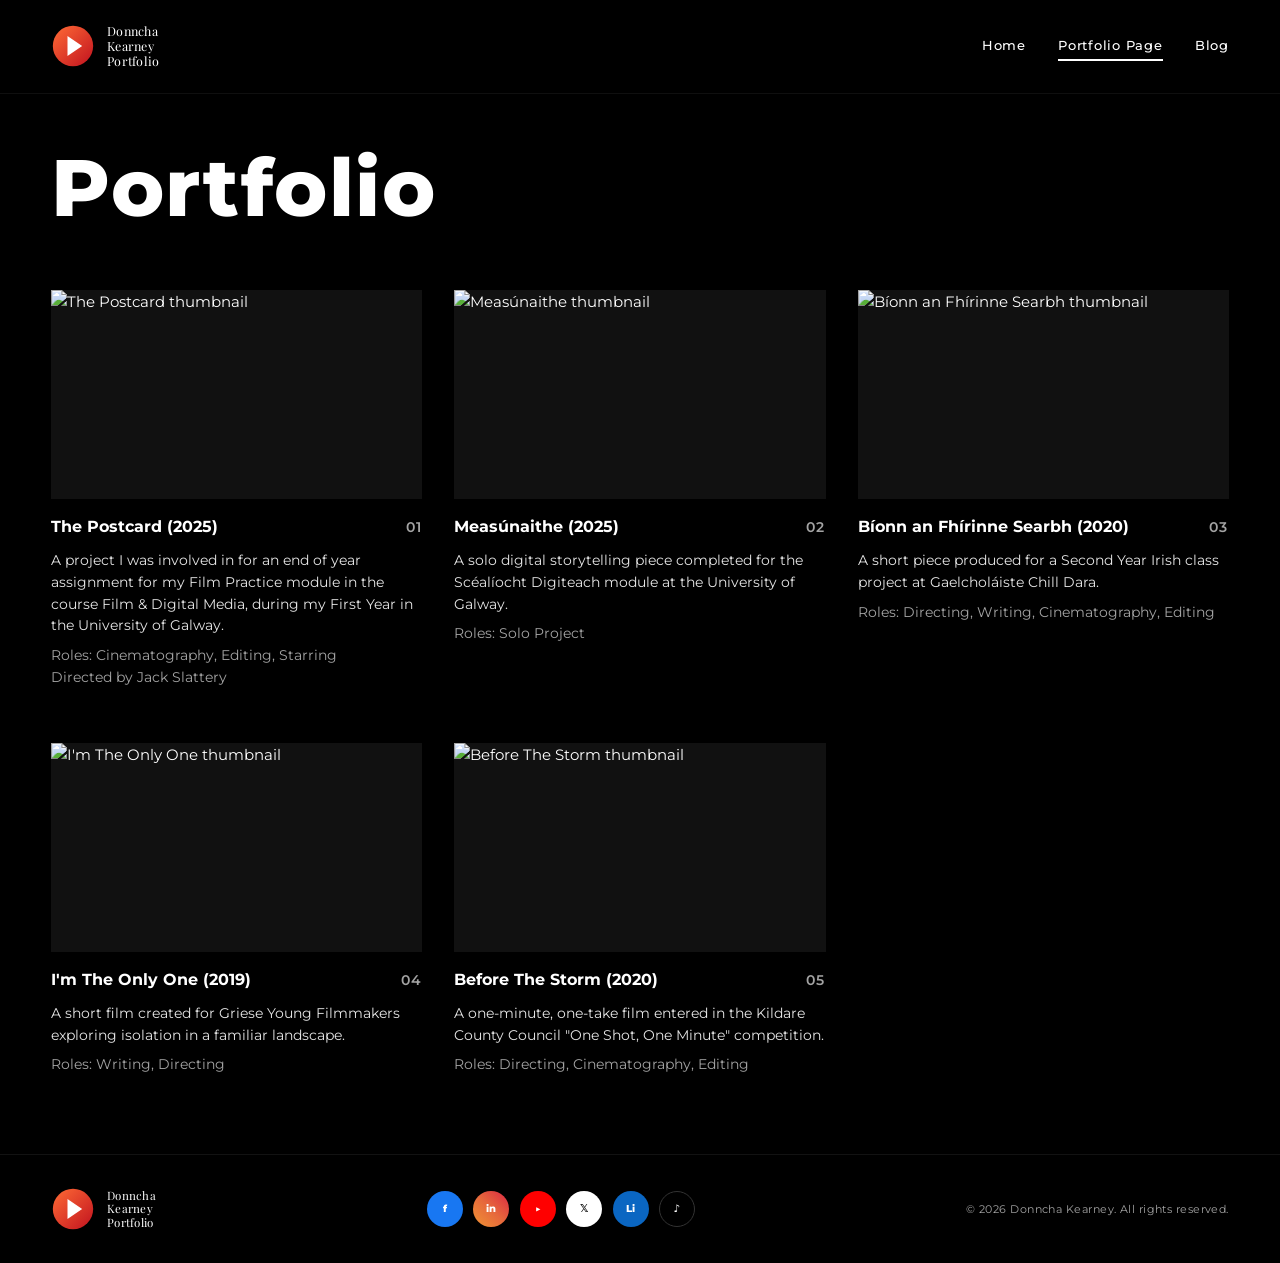
==== portfolio.html @ 5bf12276 "Initial commit: portfolio site for GitHub Pages Made-with: Cursor" ====
<!DOCTYPE html>
<html lang="en">
  <head>
    <meta charset="UTF-8" />
    <meta name="viewport" content="width=device-width, initial-scale=1.0" />
    <title>Portfolio — Donncha Kearney</title>
    <link rel="preconnect" href="https://fonts.googleapis.com" />
    <link rel="preconnect" href="https://fonts.gstatic.com" crossorigin />
    <link
      href="https://fonts.googleapis.com/css2?family=Montserrat:wght@400;500;600;700;800&family=Playfair+Display:wght@500;600&display=swap"
      rel="stylesheet"
    />
    <link rel="stylesheet" href="css/styles.css" />
  </head>
  <body>
    <header class="site-header site-header--fixed">
      <a href="index.html" class="brand" aria-label="Donncha Kearney Portfolio home">
        <svg class="brand__icon" viewBox="0 0 48 48" aria-hidden="true">
          <defs>
            <linearGradient id="logoGradP" x1="0%" y1="0%" x2="100%" y2="100%">
              <stop offset="0%" style="stop-color: #ff6b35" />
              <stop offset="100%" style="stop-color: #c1121f" />
            </linearGradient>
          </defs>
          <circle cx="24" cy="24" r="22" fill="url(#logoGradP)" />
          <path d="M18 13v22l16-11-16-11z" fill="#ffffff" />
        </svg>
        <span class="brand__text">
          <span>Donncha</span>
          <span>Kearney</span>
          <span>Portfolio</span>
        </span>
      </a>
      <nav class="site-nav" aria-label="Primary">
        <a href="index.html">Home</a>
        <a href="portfolio.html" class="is-active">Portfolio Page</a>
        <a href="blog.html">Blog</a>
      </nav>
    </header>

    <main class="page-main portfolio-inner">
      <h1 class="portfolio-title">Portfolio</h1>
      <div class="portfolio-grid">
        <a href="project-the-postcard.html" class="portfolio-item">
          <div class="portfolio-item__media">
            <img
              src="https://images.unsplash.com/photo-1544005313-94ddf0286df2?auto=format&fit=crop&w=1200&q=80"
              alt="The Postcard thumbnail"
              width="1200"
              height="675"
              loading="lazy"
            />
          </div>
          <div class="portfolio-item__head">
            <h2 class="portfolio-item__title">The Postcard (2025)</h2>
            <span class="portfolio-item__num">01</span>
          </div>
          <p class="portfolio-item__desc">
            A project I was involved in for an end of year assignment for my Film Practice module in the
            course Film &amp; Digital Media, during my First Year in the University of Galway.
          </p>
          <p class="portfolio-item__roles">
            Roles: Cinematography, Editing, Starring<br />
            Directed by Jack Slattery
          </p>
        </a>

        <a href="project-measunaithe.html" class="portfolio-item">
          <div class="portfolio-item__media">
            <img
              src="https://images.unsplash.com/photo-1553356084-58ef4a67b2a7?auto=format&fit=crop&w=1200&q=80"
              alt="Measúnaithe thumbnail"
              width="1200"
              height="675"
              loading="lazy"
            />
          </div>
          <div class="portfolio-item__head">
            <h2 class="portfolio-item__title">Measúnaithe (2025)</h2>
            <span class="portfolio-item__num">02</span>
          </div>
          <p class="portfolio-item__desc">
            A solo digital storytelling piece completed for the Scéalíocht Digiteach module at the University
            of Galway.
          </p>
          <p class="portfolio-item__roles">Roles: Solo Project</p>
        </a>

        <a href="project-bionn-an-fhirinne-searbh.html" class="portfolio-item">
          <div class="portfolio-item__media">
            <img
              src="https://images.unsplash.com/photo-1557683316-973673baf926?auto=format&fit=crop&w=1200&q=80"
              alt="Bíonn an Fhírinne Searbh thumbnail"
              width="1200"
              height="675"
              loading="lazy"
            />
          </div>
          <div class="portfolio-item__head">
            <h2 class="portfolio-item__title">Bíonn an Fhírinne Searbh (2020)</h2>
            <span class="portfolio-item__num">03</span>
          </div>
          <p class="portfolio-item__desc">
            A short piece produced for a Second Year Irish class project at Gaelcholáiste Chill Dara.
          </p>
          <p class="portfolio-item__roles">
            Roles: Directing, Writing, Cinematography, Editing
          </p>
        </a>

        <a href="project-im-the-only-one.html" class="portfolio-item">
          <div class="portfolio-item__media">
            <img
              src="https://images.unsplash.com/photo-1441974231531-c6227db76b6e?auto=format&fit=crop&w=1200&q=80"
              alt="I'm The Only One thumbnail"
              width="1200"
              height="675"
              loading="lazy"
            />
          </div>
          <div class="portfolio-item__head">
            <h2 class="portfolio-item__title">I'm The Only One (2019)</h2>
            <span class="portfolio-item__num">04</span>
          </div>
          <p class="portfolio-item__desc">
            A short film created for Griese Young Filmmakers exploring isolation in a familiar landscape.
          </p>
          <p class="portfolio-item__roles">Roles: Writing, Directing</p>
        </a>

        <a href="project-before-the-storm.html" class="portfolio-item">
          <div class="portfolio-item__media">
            <img
              src="https://images.unsplash.com/photo-1504608524841-52fe62f176c4?auto=format&fit=crop&w=1200&q=80"
              alt="Before The Storm thumbnail"
              width="1200"
              height="675"
              loading="lazy"
            />
          </div>
          <div class="portfolio-item__head">
            <h2 class="portfolio-item__title">Before The Storm (2020)</h2>
            <span class="portfolio-item__num">05</span>
          </div>
          <p class="portfolio-item__desc">
            A one-minute, one-take film entered in the Kildare County Council &quot;One Shot, One
            Minute&quot; competition.
          </p>
          <p class="portfolio-item__roles">
            Roles: Directing, Cinematography, Editing
          </p>
        </a>
      </div>
    </main>

    <footer class="site-footer">
      <a href="index.html" class="brand">
        <svg class="brand__icon" viewBox="0 0 48 48" aria-hidden="true">
          <defs>
            <linearGradient id="logoGradPF" x1="0%" y1="0%" x2="100%" y2="100%">
              <stop offset="0%" style="stop-color: #ff6b35" />
              <stop offset="100%" style="stop-color: #c1121f" />
            </linearGradient>
          </defs>
          <circle cx="24" cy="24" r="22" fill="url(#logoGradPF)" />
          <path d="M18 13v22l16-11-16-11z" fill="#ffffff" />
        </svg>
        <span class="brand__text">
          <span>Donncha</span>
          <span>Kearney</span>
          <span>Portfolio</span>
        </span>
      </a>
      <div class="social-row" aria-label="Social links">
        <a class="social--fb" href="#" aria-label="Facebook">f</a>
        <a class="social--ig" href="#" aria-label="Instagram">in</a>
        <a class="social--yt" href="#" aria-label="YouTube">▶</a>
        <a class="social--x" href="#" aria-label="X">𝕏</a>
        <a class="social--li" href="#" aria-label="LinkedIn">Li</a>
        <a class="social--tt" href="#" aria-label="TikTok">♪</a>
      </div>
      <p class="footer-copy">© 2026 Donncha Kearney. All rights reserved.</p>
    </footer>
  </body>
</html>
---- css/styles.css ----
/* Donncha Kearney Portfolio — reference-matched styles */

:root {
  --bg: #000000;
  --bg-panel: #1a1a1a;
  --text: #ffffff;
  --text-muted: #a3a3a3;
  --accent: #e63946;
  --accent-hot: #ff2d2d;
  --logo-orange: #ff6b35;
  --logo-red: #c1121f;
  --form-cream: #f5f0e8;
  --form-input: #0a0a0a;
  --radius-btn: 2px;
  --font-sans: "Montserrat", system-ui, -apple-system, sans-serif;
  --font-serif: "Playfair Display", Georgia, serif;
  --max-w: 1200px;
  --header-pad: 1.5rem 4%;
}

*,
*::before,
*::after {
  box-sizing: border-box;
}

html {
  scroll-behavior: smooth;
}

body {
  margin: 0;
  background: var(--bg);
  color: var(--text);
  font-family: var(--font-sans);
  font-size: 15px;
  line-height: 1.55;
  min-height: 100vh;
  display: flex;
  flex-direction: column;
}

a {
  color: inherit;
  text-decoration: none;
}

img {
  max-width: 100%;
  height: auto;
  display: block;
}

/* ---------- Header ---------- */

.site-header {
  display: flex;
  align-items: center;
  justify-content: space-between;
  flex-wrap: wrap;
  gap: 1rem;
  padding: var(--header-pad);
  position: relative;
  z-index: 100;
}

.site-header--fixed {
  position: sticky;
  top: 0;
  background: rgba(0, 0, 0, 0.92);
  backdrop-filter: blur(8px);
  border-bottom: 1px solid rgba(255, 255, 255, 0.06);
}

.brand {
  display: flex;
  align-items: center;
  gap: 0.75rem;
}

.brand__icon {
  width: 44px;
  height: 44px;
  flex-shrink: 0;
}

.brand__text {
  display: flex;
  flex-direction: column;
  font-family: var(--font-serif);
  font-size: 0.78rem;
  line-height: 1.2;
  letter-spacing: 0.02em;
}

.site-nav {
  display: flex;
  align-items: center;
  gap: 2rem;
  font-size: 0.8rem;
  font-weight: 500;
  text-transform: none;
  letter-spacing: 0.06em;
}

.site-nav a {
  padding: 0.25rem 0;
  border-bottom: 2px solid transparent;
  transition: border-color 0.2s, color 0.2s;
}

.site-nav a:hover {
  color: var(--text-muted);
}

.site-nav a.is-active {
  border-bottom-color: currentColor;
}

/* ---------- Buttons ---------- */

.btn {
  display: inline-flex;
  align-items: center;
  justify-content: center;
  padding: 0.85rem 2.25rem;
  font-family: var(--font-sans);
  font-size: 0.72rem;
  font-weight: 700;
  letter-spacing: 0.2em;
  text-transform: uppercase;
  border: none;
  cursor: pointer;
  border-radius: var(--radius-btn);
  transition: transform 0.15s, background 0.2s, color 0.2s;
}

.btn:active {
  transform: scale(0.98);
}

.btn--primary {
  background: var(--accent);
  color: #000000;
}

.btn--primary:hover {
  background: var(--accent-hot);
  color: #000000;
}

.btn--light {
  background: var(--accent);
  color: #ffffff;
  letter-spacing: 0.15em;
}

.btn--light:hover {
  background: var(--accent-hot);
}

/* ---------- Home hero ---------- */

.hero {
  flex: 1;
  display: flex;
  flex-direction: column;
  align-items: center;
  justify-content: center;
  text-align: center;
  padding: 3rem 1.5rem 5rem;
  min-height: calc(100vh - 180px);
}

.hero__kicker {
  color: var(--accent);
  font-size: 0.7rem;
  font-weight: 600;
  letter-spacing: 0.35em;
  text-transform: uppercase;
  margin-bottom: 1.25rem;
}

.hero__title {
  margin: 0;
  font-size: clamp(2.5rem, 8vw, 4.75rem);
  font-weight: 800;
  line-height: 1.05;
  letter-spacing: 0.04em;
  text-transform: uppercase;
}

.hero__year {
  margin: 0.35rem 0 0;
  font-size: clamp(2.5rem, 8vw, 4.75rem);
  font-weight: 800;
  letter-spacing: 0.04em;
}

.hero__cta {
  margin-top: 2.5rem;
}

/* ---------- Section titles ---------- */

.section-title {
  margin: 0 0 0.5rem;
  font-size: clamp(1.75rem, 4vw, 2.5rem);
  font-weight: 800;
  letter-spacing: 0.08em;
  text-transform: uppercase;
  text-align: center;
}

.section-title__line {
  width: 120px;
  height: 3px;
  background: var(--accent);
  margin: 0 auto 3rem;
  border: none;
}

.section-title--left {
  text-align: left;
}

.section-title--left + .section-title__line {
  margin-left: 0;
  margin-right: auto;
}

/* ---------- Completed projects (staggered) ---------- */

.completed {
  padding: 5rem 4% 4rem;
  background: var(--bg-panel);
}

.completed__inner {
  max-width: var(--max-w);
  margin: 0 auto;
}

.completed-grid {
  display: grid;
  grid-template-columns: 1fr 1fr;
  gap: 2rem 2.5rem;
  align-items: start;
}

@media (max-width: 900px) {
  .completed-grid {
    grid-template-columns: 1fr;
  }

  .completed-grid__col--offset {
    margin-top: 0 !important;
  }
}

.completed-grid__col--offset {
  margin-top: 3.5rem;
}

.project-card {
  cursor: pointer;
  transition: opacity 0.2s;
}

.project-card:hover {
  opacity: 0.92;
}

.project-card__media {
  aspect-ratio: 16 / 9;
  overflow: hidden;
  background: #111;
}

.project-card__media img {
  width: 100%;
  height: 100%;
  object-fit: cover;
}

.project-card__title {
  margin: 1rem 0 0.35rem;
  font-size: 1rem;
  font-weight: 800;
  letter-spacing: 0.12em;
  text-transform: uppercase;
}

.project-card__meta {
  font-size: 0.72rem;
  color: var(--text-muted);
  letter-spacing: 0.06em;
  text-transform: uppercase;
}

.completed__cta {
  margin-top: 3rem;
}

/* ---------- About + Contact ---------- */

.about-contact {
  padding: 5rem 4%;
}

.about-contact__inner {
  max-width: var(--max-w);
  margin: 0 auto;
}

.about-grid {
  display: grid;
  grid-template-columns: minmax(240px, 0.9fr) 1.2fr;
  gap: 3rem;
  align-items: start;
}

@media (max-width: 800px) {
  .about-grid {
    grid-template-columns: 1fr;
  }
}

.about__photo-wrap {
  position: relative;
  aspect-ratio: 3 / 4.2;
  max-width: 340px;
  overflow: hidden;
  background: #111;
}

.about__photo-wrap img {
  width: 100%;
  height: 100%;
  object-fit: cover;
  filter: grayscale(100%);
}

.about__lead {
  font-size: 1.5rem;
  font-weight: 700;
  margin: 0 0 1.5rem;
}

.about__lead span.accent {
  color: var(--accent);
}

.about__body p {
  margin: 0 0 1rem;
  color: var(--text);
  font-size: 0.95rem;
  max-width: 38rem;
}

.about__cta-wrap {
  text-align: center;
  margin-top: 3rem;
}

.contact-block {
  display: grid;
  grid-template-columns: 1fr 1.1fr;
  gap: 2.5rem;
  margin-top: 5rem;
  padding-top: 4rem;
  border-top: 1px solid rgba(255, 255, 255, 0.08);
}

@media (max-width: 900px) {
  .contact-block {
    grid-template-columns: 1fr;
  }
}

.contact-block__heading {
  margin: 0 0 2rem;
  font-size: clamp(1.5rem, 3vw, 2rem);
  font-weight: 800;
  letter-spacing: 0.06em;
  text-transform: uppercase;
  line-height: 1.15;
}

.contact-block__label {
  font-size: 0.7rem;
  letter-spacing: 0.2em;
  text-transform: uppercase;
  color: var(--text-muted);
  margin-bottom: 0.75rem;
}

.contact-block__detail {
  font-size: 1rem;
  margin: 0 0 0.5rem;
}

.contact-form-wrap {
  background: #2a2a2a;
  padding: 1.25rem;
  border-radius: 2px;
}

.contact-form {
  background: var(--form-cream);
  color: #111;
  padding: 1.75rem 1.5rem 2rem;
  border-radius: 2px;
}

.contact-form h3 {
  margin: 0 0 0.35rem;
  font-size: 1.1rem;
  font-weight: 800;
}

.contact-form p.sub {
  margin: 0 0 1.25rem;
  font-size: 0.8rem;
  color: #333;
}

.contact-form .row {
  display: grid;
  grid-template-columns: 1fr 1fr;
  gap: 0.65rem;
  margin-bottom: 0.65rem;
}

@media (max-width: 600px) {
  .contact-form .row {
    grid-template-columns: 1fr;
  }
}

.contact-form input,
.contact-form textarea {
  width: 100%;
  padding: 0.65rem 0.75rem;
  border: none;
  background: var(--form-input);
  color: #eee;
  font-family: var(--font-sans);
  font-size: 0.85rem;
  border-radius: 2px;
}

.contact-form input::placeholder,
.contact-form textarea::placeholder {
  color: #888;
}

.contact-form textarea {
  min-height: 140px;
  resize: vertical;
  margin-bottom: 1rem;
}

.contact-form .btn {
  width: 100%;
  background: var(--accent);
  color: #fff;
}

.contact-form .btn:hover {
  background: var(--accent-hot);
}

/* ---------- Portfolio page grid ---------- */

.page-main {
  flex: 1;
  padding: 2rem 4% 4rem;
}

.portfolio-title {
  margin: 0 0 2.5rem;
  font-size: clamp(3rem, 10vw, 5rem);
  font-weight: 800;
  letter-spacing: 0.02em;
}

.portfolio-inner {
  max-width: 1280px;
  margin: 0 auto;
}

.portfolio-grid {
  display: grid;
  grid-template-columns: repeat(3, 1fr);
  gap: 2.5rem 2rem;
}

@media (max-width: 1024px) {
  .portfolio-grid {
    grid-template-columns: repeat(2, 1fr);
  }
}

@media (max-width: 560px) {
  .portfolio-grid {
    grid-template-columns: 1fr;
  }
}

.portfolio-item__media {
  aspect-ratio: 16 / 9;
  overflow: hidden;
  background: #111;
}

.portfolio-item__media img {
  width: 100%;
  height: 100%;
  object-fit: cover;
}

.portfolio-item__head {
  display: flex;
  justify-content: space-between;
  align-items: baseline;
  gap: 1rem;
  margin-top: 1rem;
}

.portfolio-item__title {
  margin: 0;
  font-size: 1rem;
  font-weight: 700;
}

.portfolio-item__num {
  font-size: 0.85rem;
  font-weight: 600;
  color: var(--text-muted);
  letter-spacing: 0.1em;
}

.portfolio-item__desc {
  margin: 0.65rem 0 0;
  font-size: 0.88rem;
  color: #e5e5e5;
}

.portfolio-item__roles {
  margin-top: 0.5rem;
  font-size: 0.88rem;
  color: var(--text-muted);
}

.portfolio-item {
  transition: opacity 0.2s;
}

.portfolio-item:hover {
  opacity: 0.95;
}

/* ---------- Project split layout ---------- */

.project-split {
  padding: 2rem 4% 4rem;
  max-width: 1400px;
  margin: 0 auto;
}

.project-split__grid {
  display: grid;
  grid-template-columns: 1fr 1fr;
  gap: 3rem;
  align-items: start;
}

@media (max-width: 900px) {
  .project-split__grid {
    grid-template-columns: 1fr;
  }
}

.project-split__title {
  margin: 0 0 1.25rem;
  font-size: clamp(1.75rem, 4vw, 2.75rem);
  font-weight: 800;
  line-height: 1.15;
}

.project-split__body {
  font-size: 0.95rem;
  color: #e8e8e8;
}

.project-split__body p {
  margin: 0 0 1rem;
}

.project-split__visual {
  aspect-ratio: 16 / 10;
  overflow: hidden;
  background: #111;
}

.project-split__visual img {
  width: 100%;
  height: 100%;
  object-fit: cover;
}

/* Video block */
.video-block {
  margin: 3rem auto 0;
  max-width: 1000px;
  padding: 0 0.25rem;
}

.video-block__inner {
  position: relative;
  aspect-ratio: 16 / 9;
  background: #111;
  overflow: hidden;
  border-radius: 2px;
}

.video-block__inner iframe {
  position: absolute;
  inset: 0;
  width: 100%;
  height: 100%;
  border: 0;
}

.project-next {
  display: block;
  text-align: right;
  margin: 2.5rem 4% 1rem;
  font-size: 0.95rem;
  font-weight: 600;
  letter-spacing: 0.04em;
}

.project-next:hover {
  color: var(--accent);
}

/* ---------- Mosaic project layout ---------- */

.project-mosaic {
  padding: 0 4% 2rem;
  max-width: 1400px;
  margin: 0 auto;
}

.project-mosaic__grid {
  display: grid;
  grid-template-columns: 1fr 1.15fr;
  grid-template-rows: auto auto;
  gap: 0;
  border-top: 1px solid rgba(255, 255, 255, 0.15);
}

@media (max-width: 900px) {
  .project-mosaic__grid {
    grid-template-columns: 1fr;
  }
}

.mosaic-cell {
  min-height: 200px;
  border: 1px solid rgba(255, 255, 255, 0.08);
  border-top: none;
  overflow: hidden;
}

.mosaic-cell--date {
  padding: 2rem 1.5rem;
  display: flex;
  flex-direction: column;
  justify-content: flex-end;
  background: var(--bg);
}

.mosaic-date-label {
  font-size: 0.7rem;
  color: var(--text-muted);
  text-transform: uppercase;
  letter-spacing: 0.15em;
  margin-bottom: 0.5rem;
}

.mosaic-date-value {
  font-size: 2.5rem;
  font-weight: 600;
  letter-spacing: 0.06em;
}

.mosaic-cell--hero {
  padding: 0;
  min-height: 320px;
}

.mosaic-cell--hero img {
  width: 100%;
  height: 100%;
  object-fit: cover;
  min-height: 320px;
}

.mosaic-cell--wide {
  padding: 0;
  min-height: 280px;
}

.mosaic-cell--wide img {
  width: 100%;
  height: 100%;
  object-fit: cover;
  min-height: 280px;
}

.mosaic-cell--void {
  background: var(--bg);
  min-height: 200px;
}

/* ---------- Blog ---------- */

.blog-main {
  flex: 1;
  padding: 3rem 4% 5rem;
  max-width: 800px;
  margin: 0 auto;
}

.blog-main h1 {
  font-size: clamp(2rem, 5vw, 2.75rem);
  font-weight: 800;
  letter-spacing: 0.06em;
  text-transform: uppercase;
  margin: 0 0 2rem;
}

.blog-post {
  padding: 1.5rem 0;
  border-bottom: 1px solid rgba(255, 255, 255, 0.1);
}

.blog-post__date {
  font-size: 0.75rem;
  color: var(--accent);
  letter-spacing: 0.12em;
  text-transform: uppercase;
  margin-bottom: 0.35rem;
}

.blog-post h2 {
  margin: 0 0 0.5rem;
  font-size: 1.25rem;
}

.blog-post p {
  margin: 0;
  color: var(--text-muted);
  font-size: 0.92rem;
}

/* ---------- Footer ---------- */

.site-footer {
  margin-top: auto;
  padding: 2rem 4%;
  display: flex;
  flex-wrap: wrap;
  align-items: center;
  justify-content: space-between;
  gap: 1.5rem;
  border-top: 1px solid rgba(255, 255, 255, 0.07);
}

.site-footer .brand__text {
  font-size: 0.72rem;
}

.social-row {
  display: flex;
  align-items: center;
  justify-content: center;
  gap: 0.65rem;
  flex: 1;
}

.social-row a {
  width: 36px;
  height: 36px;
  border-radius: 50%;
  display: flex;
  align-items: center;
  justify-content: center;
  font-size: 0.65rem;
  font-weight: 800;
  color: #fff;
  transition: transform 0.15s, opacity 0.2s;
}

.social-row a:hover {
  transform: scale(1.08);
  opacity: 0.9;
}

.social--fb {
  background: #1877f2;
}
.social--ig {
  background: linear-gradient(45deg, #f09433, #e6683c, #dc2743);
}
.social--yt {
  background: #ff0000;
}
.social--x {
  background: #fff;
  color: #000 !important;
}
.social--li {
  background: #0a66c2;
}
.social--tt {
  background: #000;
  border: 1px solid #333;
}

.footer-copy {
  font-size: 0.7rem;
  color: var(--text-muted);
  letter-spacing: 0.04em;
}

/* ---------- Utilities ---------- */

.sr-only {
  position: absolute;
  width: 1px;
  height: 1px;
  padding: 0;
  margin: -1px;
  overflow: hidden;
  clip: rect(0, 0, 0, 0);
  border: 0;
}
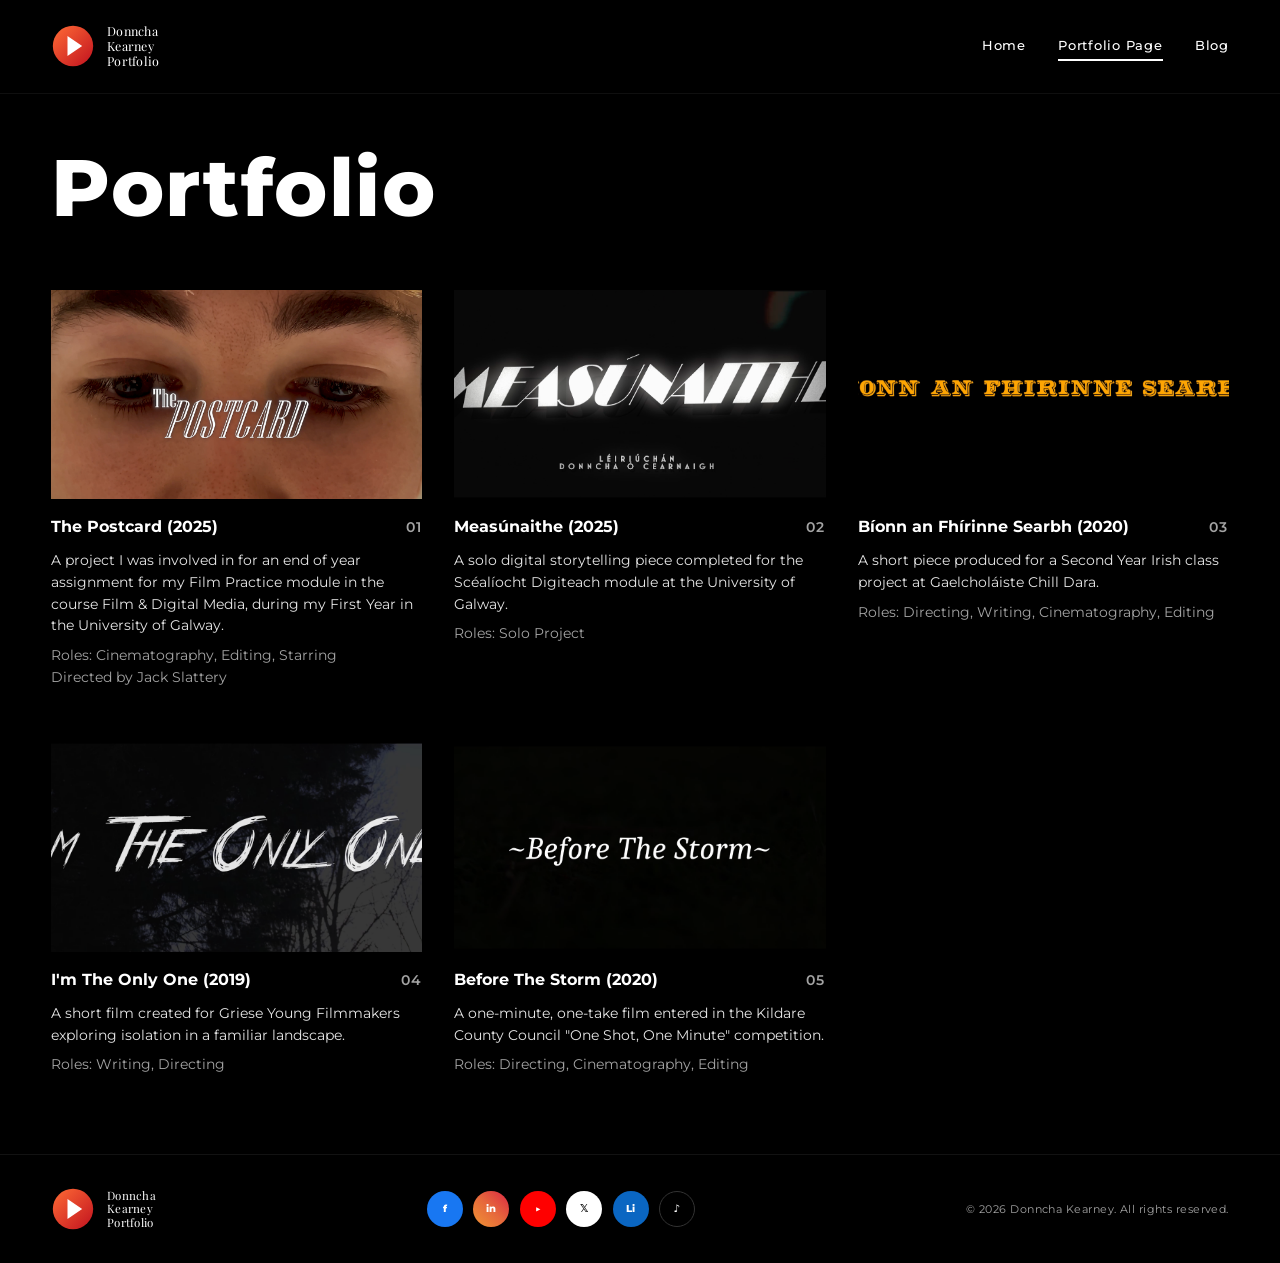
==== commit 17fa574f: "Add real project stills, titlecards, and portrait; replace placeholders Co-authored-by: Cursor <curs" ====
--- a/portfolio.html
+++ b/portfolio.html
@@ -44,10 +44,8 @@
         <a href="project-the-postcard.html" class="portfolio-item">
           <div class="portfolio-item__media">
             <img
-              src="https://images.unsplash.com/photo-1544005313-94ddf0286df2?auto=format&fit=crop&w=1200&q=80"
+              src="assets/STILLS/the-postcard-titlecard.png"
               alt="The Postcard thumbnail"
-              width="1200"
-              height="675"
               loading="lazy"
             />
           </div>
@@ -68,10 +66,8 @@
         <a href="project-measunaithe.html" class="portfolio-item">
           <div class="portfolio-item__media">
             <img
-              src="https://images.unsplash.com/photo-1553356084-58ef4a67b2a7?auto=format&fit=crop&w=1200&q=80"
+              src="assets/STILLS/measunaithe-titlecard.png"
               alt="Measúnaithe thumbnail"
-              width="1200"
-              height="675"
               loading="lazy"
             />
           </div>
@@ -89,10 +85,8 @@
         <a href="project-bionn-an-fhirinne-searbh.html" class="portfolio-item">
           <div class="portfolio-item__media">
             <img
-              src="https://images.unsplash.com/photo-1557683316-973673baf926?auto=format&fit=crop&w=1200&q=80"
+              src="assets/STILLS/bionn-an-fhirinne-searbh-titlecard.png"
               alt="Bíonn an Fhírinne Searbh thumbnail"
-              width="1200"
-              height="675"
               loading="lazy"
             />
           </div>
@@ -111,10 +105,8 @@
         <a href="project-im-the-only-one.html" class="portfolio-item">
           <div class="portfolio-item__media">
             <img
-              src="https://images.unsplash.com/photo-1441974231531-c6227db76b6e?auto=format&fit=crop&w=1200&q=80"
+              src="assets/STILLS/im-the-only-one-titlecard.png"
               alt="I'm The Only One thumbnail"
-              width="1200"
-              height="675"
               loading="lazy"
             />
           </div>
@@ -131,10 +123,8 @@
         <a href="project-before-the-storm.html" class="portfolio-item">
           <div class="portfolio-item__media">
             <img
-              src="https://images.unsplash.com/photo-1504608524841-52fe62f176c4?auto=format&fit=crop&w=1200&q=80"
+              src="assets/STILLS/before-the-storm-titlecard.png"
               alt="Before The Storm thumbnail"
-              width="1200"
-              height="675"
               loading="lazy"
             />
           </div>
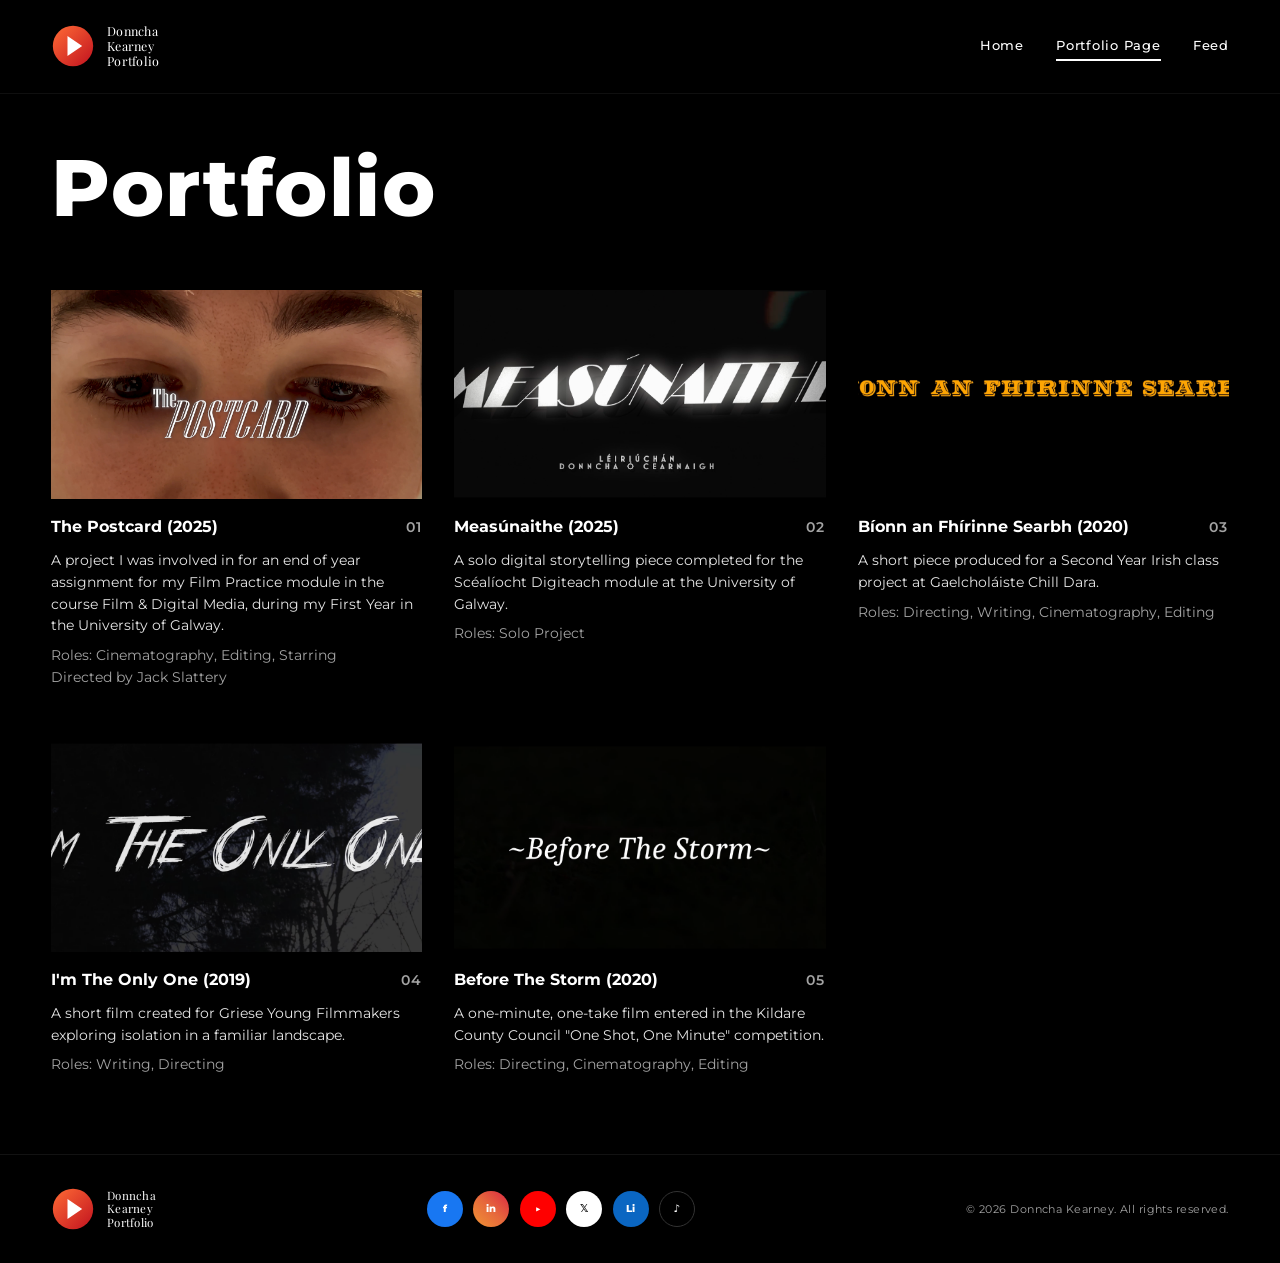
==== commit adc3ba54: "Rename Blog to Feed; show empty-state placeholder Co-authored-by: Cursor <cursoragent@cursor.com>" ====
--- a/portfolio.html
+++ b/portfolio.html
@@ -34,7 +34,7 @@
       <nav class="site-nav" aria-label="Primary">
         <a href="index.html">Home</a>
         <a href="portfolio.html" class="is-active">Portfolio Page</a>
-        <a href="blog.html">Blog</a>
+        <a href="feed.html">Feed</a>
       </nav>
     </header>
 
--- a/css/styles.css
+++ b/css/styles.css
@@ -726,7 +726,25 @@
   min-height: 200px;
 }
 
-/* ---------- Blog ---------- */
+/* ---------- Feed ---------- */
+
+.feed-empty {
+  flex: 1;
+  display: flex;
+  align-items: center;
+  justify-content: center;
+  min-height: 60vh;
+  padding: 4rem 1.5rem;
+}
+
+.feed-empty p {
+  margin: 0;
+  font-size: clamp(1.25rem, 3vw, 1.75rem);
+  font-weight: 500;
+  letter-spacing: 0.04em;
+  color: var(--text-muted);
+  text-align: center;
+}
 
 .blog-main {
   flex: 1;
